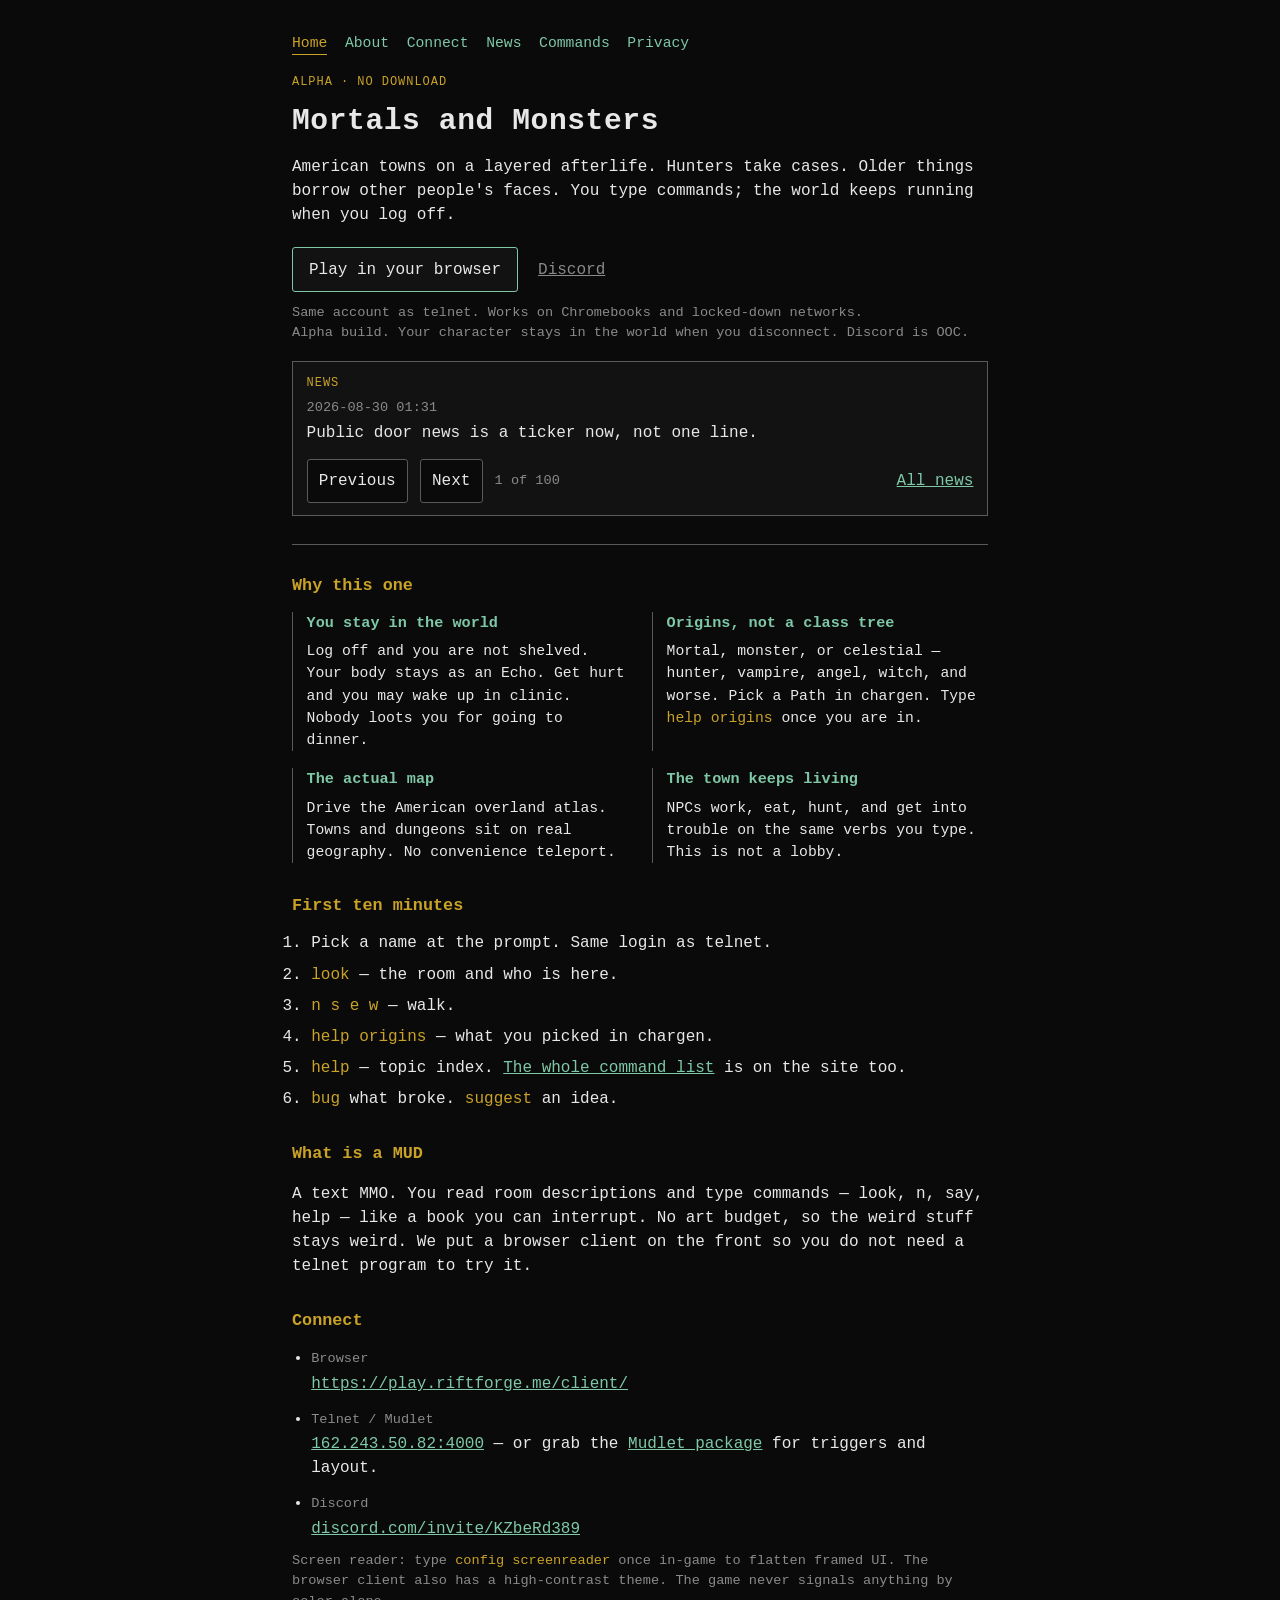
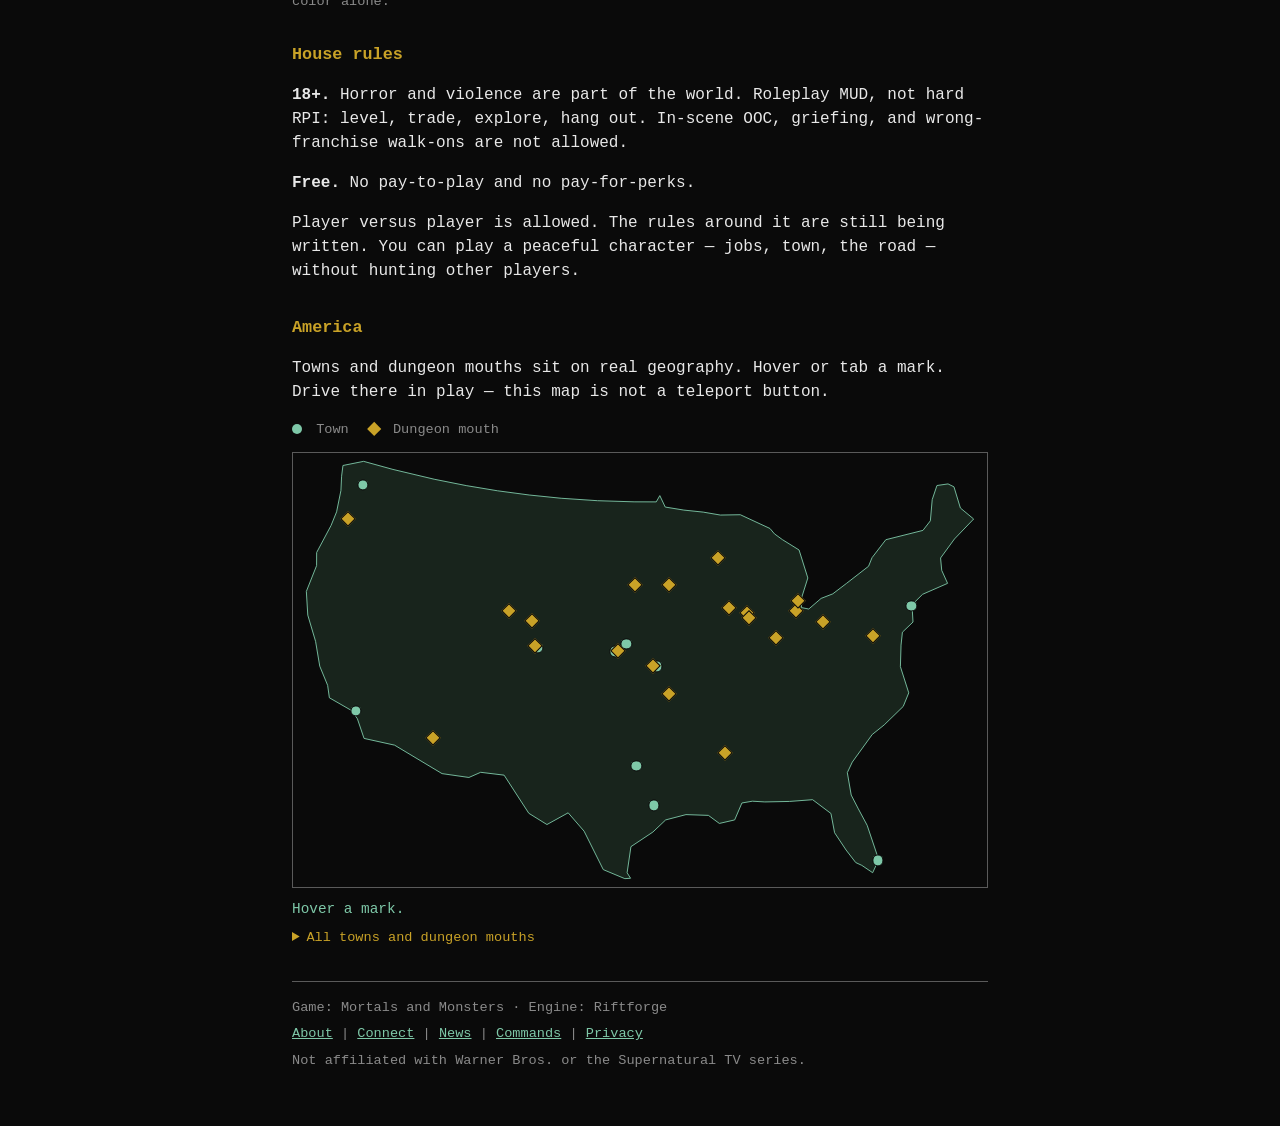
==== index.html @ 09049d30 "Deploy player website (classic Pages branch, no Actions runner)." ====
<!DOCTYPE html>
<html lang="en">
<head>
  <meta charset="utf-8">
  <meta name="viewport" content="width=device-width, initial-scale=1">
  <title>Mortals and Monsters — play in your browser</title>
  <meta name="description" content="A persistent Supernatural-flavored text MUD. Browser or telnet. Free, alpha.">
  <meta property="og:title" content="Mortals and Monsters — play in your browser">
  <meta property="og:description" content="A persistent Supernatural-flavored text MUD. Browser or telnet. Free, alpha.">
  <meta property="og:url" content="https://play.riftforge.me/">
  <meta property="og:type" content="website">
  <meta name="twitter:card" content="summary">
  <meta name="twitter:title" content="Mortals and Monsters — play in your browser">
  <meta name="twitter:description" content="A persistent Supernatural-flavored text MUD. Browser or telnet. Free, alpha.">
  <link rel="stylesheet" href="site.css">
</head>
<body>
  <a class="skip-link" href="#main">Skip to main content</a>
  <header>
    <nav class="door-nav" aria-label="Site">
      <a href="index.html" aria-current="page">Home</a>
      <a href="about.html">About</a>
      <a href="connect.html">Connect</a>
      <a href="news.html">News</a>
      <a href="cheatsheet.html">Commands</a>
      <a href="privacy.html">Privacy</a>
    </nav>
    <p class="kicker">Alpha · no download</p>
    <h1>Mortals and Monsters</h1>
    <p class="lede">
      American towns on a layered afterlife. Hunters take cases. Older things
      borrow other people's faces. You type commands; the world keeps running
      when you log off.
    </p>
    <p class="cta-row">
      <a class="play" href="https://play.riftforge.me/client/">Play in your browser</a>
      <a class="quiet" data-discord-invite href="https://discord.com/invite/KZbeRd389">Discord</a>
    </p>
    <p class="fine">Same account as telnet. Works on Chromebooks and locked-down networks.</p>
    <p class="fine">Alpha build. Your character stays in the world when you disconnect. Discord is OOC.</p>
    <p class="fine" data-who-line hidden></p>
    <div class="news-ticker" data-news-ticker>
      <p class="fine"><a href="news.html">News</a> — what changed, same list as in-game <code>changes</code>.</p>
    </div>
  </header>

  <main id="main">
    <section aria-labelledby="why-heading">
      <h2 id="why-heading">Why this one</h2>
      <div class="why">
        <article>
          <h3>You stay in the world</h3>
          <p>Log off and you are not shelved. Your body stays as an Echo. Get hurt and you may wake up in clinic. Nobody loots you for going to dinner.</p>
        </article>
        <article>
          <h3>Origins, not a class tree</h3>
          <p>Mortal, monster, or celestial — hunter, vampire, angel, witch, and worse. Pick a Path in chargen. Type <code>help origins</code> once you are in.</p>
        </article>
        <article>
          <h3>The actual map</h3>
          <p>Drive the American overland atlas. Towns and dungeons sit on real geography. No convenience teleport.</p>
        </article>
        <article>
          <h3>The town keeps living</h3>
          <p>NPCs work, eat, hunt, and get into trouble on the same verbs you type. This is not a lobby.</p>
        </article>
      </div>
    </section>

    <section aria-labelledby="start-heading">
      <h2 id="start-heading">First ten minutes</h2>
      <ol class="steps">
        <li>Pick a name at the prompt. Same login as telnet.</li>
        <li><code>look</code> — the room and who is here.</li>
        <li><code>n</code> <code>s</code> <code>e</code> <code>w</code> — walk.</li>
        <li><code>help origins</code> — what you picked in chargen.</li>
        <li><code>help</code> — topic index. <a href="cheatsheet.html">The whole command list</a> is on the site too.</li>
        <li><code>bug</code> what broke. <code>suggest</code> an idea.</li>
      </ol>
    </section>

    <section aria-labelledby="mud-heading">
      <h2 id="mud-heading">What is a MUD</h2>
      <p>
        A text MMO. You read room descriptions and type commands — look, n,
        say, help — like a book you can interrupt. No art budget, so the weird
        stuff stays weird. We put a browser client on the front so you do not
        need a telnet program to try it.
      </p>
    </section>

    <section aria-labelledby="connect-heading">
      <h2 id="connect-heading">Connect</h2>
      <ul class="connect">
        <li>
          <span class="label">Browser</span>
          <a href="https://play.riftforge.me/client/">https://play.riftforge.me/client/</a>
        </li>
        <li>
          <span class="label">Telnet / Mudlet</span>
          <a href="telnet://162.243.50.82:4000">162.243.50.82:4000</a>
          — or grab the
          <a href="MortalsAndMonsters.mpackage">Mudlet package</a>
          for triggers and layout.
        </li>
        <li>
          <span class="label">Discord</span>
          <a data-discord-invite data-discord-label="host" href="https://discord.com/invite/KZbeRd389">discord.com/invite/KZbeRd389</a>
        </li>
      </ul>
      <p class="fine">
        Screen reader: type <code>config screenreader</code> once in-game to
        flatten framed UI. The browser client also has a high-contrast theme.
        The game never signals anything by color alone.
      </p>
    </section>

    <section aria-labelledby="house-heading">
      <h2 id="house-heading">House rules</h2>
      <p>
        <strong>18+.</strong> Horror and violence are part of the world.
        Roleplay MUD, not hard RPI: level, trade, explore, hang out.
        In-scene OOC, griefing, and wrong-franchise walk-ons are not allowed.
      </p>
      <p>
        <strong>Free.</strong> No pay-to-play and no pay-for-perks.
      </p>
      <p>
        Player versus player is allowed. The rules around it are still being
        written. You can play a peaceful character — jobs, town, the road —
        without hunting other players.
      </p>
    </section>

    <section class="atlas-section" aria-labelledby="atlas-heading">
      <h2 id="atlas-heading">America</h2>
      <p>
        Towns and dungeon mouths sit on real geography. Hover or tab a mark.
        Drive there in play — this map is not a teleport button.
      </p>
      <div class="atlas-legend">
        <span><i class="atlas-swatch atlas-swatch-town"></i> Town</span>
        <span><i class="atlas-swatch atlas-swatch-dungeon"></i> Dungeon mouth</span>
      </div>
      <div class="atlas-frame" data-atlas-frame>
        <img src="atlas-land.svg" alt="Lower forty-eight United States" width="960" height="600">
      </div>
      <p class="atlas-readout" id="atlas-readout" aria-live="polite">Hover a mark.</p>
      <!-- atlas-names -->
      <details class="atlas-list">
        <summary>All towns and dungeon mouths</summary>
        <h3>Towns</h3>
        <ul>
          <li>Seattle</li>
          <li>Los Angeles</li>
          <li>Denver</li>
          <li>Dallas</li>
          <li>Willis, Texas</li>
          <li>Chicago</li>
          <li>New York</li>
          <li>Miami</li>
          <li>Lebanon, Kansas</li>
          <li>Lawrence, Kansas</li>
          <li>Men of Letters bunker</li>
        </ul>
        <h3>Dungeon mouths</h3>
        <ul>
          <li>Roosevelt Asylum</li>
          <li>Burkitsville Orchard</li>
          <li>Elkins' Ridge</li>
          <li>Monster Mafia Underground</li>
          <li>Besieged Parish</li>
          <li>Lloyd's Crossroads</li>
          <li>Shattered Mirror District</li>
          <li>Bunker Outskirts</li>
          <li>Reaper's Convergence</li>
          <li>Stull Convergence</li>
          <li>Fossil Butte Convergence</li>
          <li>Rivertown Remnant (Croatoan)</li>
          <li>Calumet Truth District</li>
          <li>Canton Wax Museum</li>
          <li>Dearborn Judgment Farm</li>
          <li>Tomahawk Billhook Plant</li>
          <li>Laramie Auction Warehouse</li>
          <li>Hartford Whitmer Farm</li>
          <li>Muncie Elysian Ruin</li>
          <li>Sonoran Coyote Shrine</li>
        </ul>
      </details>
      <!-- /atlas-names -->
    </section>
  </main>

  <footer>
    <p>
      Game: Mortals and Monsters · Engine: Riftforge
    </p>
    <p>
      <a href="about.html">About</a> |
      <a href="connect.html">Connect</a> |
      <a href="news.html">News</a> |
      <a href="cheatsheet.html">Commands</a> |
      <a href="privacy.html">Privacy</a>
    </p>
    <p class="muted">Not affiliated with Warner Bros. or the Supernatural TV series.</p>
  </footer>
  <script src="discord-invite.js"></script>
  <script src="status.js"></script>
  <script src="news.js"></script>
  <script src="atlas.js"></script>
</body>
</html>
---- site.css ----
/* Mortals and Monsters — public landing (same palette as the browser client). */
:root {
  --bg: #0a0a0a;
  --rule: #5a5a5a;
  --silver: #e8e8e8;
  --teal: #7ec8a8;
  --muted: #8a8a8a;
  --gold: #c9a227;
  --input-bg: #121212;
}

* {
  box-sizing: border-box;
}

html,
body {
  margin: 0;
  background: var(--bg);
  color: var(--silver);
  font-family: Consolas, "Courier New", Courier, monospace;
  font-size: 16px;
  line-height: 1.5;
}

body {
  position: relative;
  min-height: 100vh;
  max-width: 46rem;
  margin: 0 auto;
  padding: 2rem 1.25rem 3rem;
}

.skip-link {
  position: absolute;
  left: -9999px;
  top: 0.5rem;
  z-index: 100;
  padding: 0.6rem 1rem;
  background: var(--input-bg);
  color: var(--silver);
  border: 1px solid var(--teal);
  border-radius: 3px;
  text-decoration: none;
}

.skip-link:focus {
  left: 1.25rem;
  outline: 2px solid var(--gold);
  outline-offset: 2px;
}

header {
  padding-bottom: 1.75rem;
  margin-bottom: 1.75rem;
  border-bottom: 1px solid var(--rule);
}

.door-nav {
  display: flex;
  flex-wrap: wrap;
  gap: 0.45rem 1.1rem;
  margin: 0 0 1.1rem;
  font-size: 0.92rem;
}

.door-nav a {
  text-decoration: none;
  border-bottom: 1px solid transparent;
}

.door-nav a:hover,
.door-nav a:focus {
  border-bottom-color: var(--teal);
}

.door-nav a[aria-current="page"] {
  color: var(--gold);
  border-bottom-color: var(--gold);
}

.kicker {
  margin: 0 0 0.5rem;
  color: var(--gold);
  letter-spacing: 0.08em;
  text-transform: uppercase;
  font-size: 0.75rem;
}

h1 {
  margin: 0 0 0.75rem;
  font-size: 1.85rem;
  font-weight: 600;
  letter-spacing: 0.02em;
}

h2 {
  margin: 0 0 0.85rem;
  font-size: 1.05rem;
  font-weight: 600;
  color: var(--gold);
}

h3 {
  margin: 0 0 0.35rem;
  font-size: 0.95rem;
  font-weight: 600;
  color: var(--teal);
}

.lede {
  margin: 0 0 1.25rem;
}

.cta-row {
  display: flex;
  flex-wrap: wrap;
  gap: 0.75rem 1.25rem;
  align-items: center;
  margin: 0 0 0.65rem;
}

.fine {
  margin: 0;
  color: var(--muted);
  font-size: 0.85rem;
}

a {
  color: var(--teal);
}

a:hover {
  color: var(--silver);
}

.play {
  display: inline-block;
  background: var(--input-bg);
  color: var(--silver);
  border: 1px solid var(--teal);
  border-radius: 3px;
  padding: 0.6rem 1rem;
  text-decoration: none;
}

.play:hover {
  color: var(--teal);
}

.quiet {
  color: var(--muted);
}

section {
  margin-bottom: 1.85rem;
}

.why {
  display: grid;
  grid-template-columns: 1fr 1fr;
  gap: 1.1rem 1.5rem;
}

.why article {
  margin: 0;
  padding-left: 0.85rem;
  border-left: 1px solid var(--rule);
}

.why p {
  margin: 0;
  color: var(--silver);
  font-size: 0.92rem;
}

.connect {
  margin: 0;
  padding-left: 1.2rem;
}

.connect li {
  margin-bottom: 0.65rem;
}

.steps {
  margin: 0;
  padding-left: 1.2rem;
}

.steps li {
  margin-bottom: 0.45rem;
}

.label {
  display: block;
  color: var(--muted);
  font-size: 0.85rem;
  margin-bottom: 0.15rem;
}

code {
  font-family: inherit;
  color: var(--gold);
}

footer {
  margin-top: 2rem;
  padding-top: 1rem;
  border-top: 1px solid var(--rule);
  color: var(--muted);
  font-size: 0.85rem;
}

footer p {
  margin: 0 0 0.4rem;
}

.muted {
  color: var(--muted);
}

.atlas-section {
  margin-top: 2rem;
}

.atlas-legend {
  display: flex;
  flex-wrap: wrap;
  gap: 0.75rem 1.25rem;
  margin: 0 0 0.75rem;
  color: var(--muted);
  font-size: 0.85rem;
}

.atlas-swatch {
  display: inline-block;
  width: 0.65rem;
  height: 0.65rem;
  margin-right: 0.35rem;
  vertical-align: -1px;
}

.atlas-swatch-town {
  border-radius: 50%;
  background: var(--teal);
}

.atlas-swatch-dungeon {
  background: var(--gold);
  transform: rotate(45deg);
}

.atlas-frame {
  position: relative;
  width: 100%;
  background: var(--bg);
  border: 1px solid var(--rule);
  line-height: 0;
}

.atlas-frame img {
  width: 100%;
  height: auto;
  display: block;
}

.atlas-pin {
  position: absolute;
  width: 0.7rem;
  height: 0.7rem;
  padding: 0;
  border: 1px solid var(--bg);
  cursor: pointer;
  transform: translate(-50%, -50%);
}

.atlas-pin:focus {
  outline: 2px solid var(--silver);
  outline-offset: 2px;
  z-index: 2;
}

.atlas-pin:hover {
  z-index: 2;
  transform: translate(-50%, -50%) scale(1.35);
}

.atlas-pin-town {
  border-radius: 50%;
  background: var(--teal);
}

.atlas-pin-dungeon {
  background: var(--gold);
  transform: translate(-50%, -50%) rotate(45deg);
}

.atlas-pin-dungeon:hover,
.atlas-pin-dungeon:focus {
  transform: translate(-50%, -50%) rotate(45deg) scale(1.35);
}

.atlas-readout {
  min-height: 1.5em;
  margin: 0.65rem 0 0.5rem;
  color: var(--teal);
  font-size: 0.9rem;
}

.atlas-list {
  margin: 0.5rem 0 0;
  color: var(--muted);
  font-size: 0.85rem;
}

.atlas-list summary {
  cursor: pointer;
  color: var(--gold);
}

.atlas-list ul {
  margin: 0.4rem 0 0.75rem;
  padding-left: 1.2rem;
}

.news-list {
  list-style: none;
  margin: 1.1rem 0 0;
  padding: 0;
}

.news-list li {
  margin: 0 0 1.25rem;
  padding-left: 0.85rem;
  border-left: 1px solid var(--rule);
}

.news-list time {
  display: block;
  color: var(--muted);
  font-size: 0.85rem;
  margin-bottom: 0.25rem;
}

.news-list p {
  margin: 0;
}

.news-list .try {
  margin-top: 0.35rem;
  font-size: 0.92rem;
}

.news-ticker {
  margin: 1.1rem 0 0;
  padding: 0.75rem 0.85rem;
  border: 1px solid var(--rule);
  background: var(--input-bg);
}

.news-ticker-label {
  margin: 0 0 0.35rem;
  color: var(--gold);
  letter-spacing: 0.08em;
  text-transform: uppercase;
  font-size: 0.75rem;
}

.news-ticker-current {
  display: block;
  text-decoration: none;
  min-height: 3.2rem;
}

.news-ticker-current time {
  display: block;
  color: var(--muted);
  font-size: 0.85rem;
  margin-bottom: 0.2rem;
}

.news-ticker-summary {
  display: block;
  color: var(--silver);
}

.news-ticker-current:hover .news-ticker-summary,
.news-ticker-current:focus .news-ticker-summary {
  color: var(--teal);
}

.news-ticker-controls {
  display: flex;
  flex-wrap: wrap;
  gap: 0.5rem 0.75rem;
  align-items: center;
  margin-top: 0.65rem;
}

.news-ticker-controls button {
  font: inherit;
  color: var(--silver);
  background: var(--bg);
  border: 1px solid var(--rule);
  border-radius: 3px;
  padding: 0.35rem 0.7rem;
  min-height: 44px;
  cursor: pointer;
}

.news-ticker-controls button:hover,
.news-ticker-controls button:focus {
  border-color: var(--teal);
  color: var(--teal);
}

.news-ticker-pos {
  color: var(--muted);
  font-size: 0.85rem;
}

.news-ticker-all {
  margin-left: auto;
}

.news-archive {
  max-height: 70vh;
  overflow-y: auto;
  margin: 1.1rem 0 0;
  padding: 0.15rem 0.35rem 0.15rem 0;
  border-top: 1px solid var(--rule);
  border-bottom: 1px solid var(--rule);
}

.news-item {
  margin: 0;
  padding: 0.65rem 0 0.65rem 0.85rem;
  border-left: 1px solid var(--rule);
  border-bottom: 1px solid var(--rule);
}

.news-item summary {
  cursor: pointer;
  list-style: none;
}

.news-item summary::-webkit-details-marker {
  display: none;
}

.news-item time {
  display: block;
  color: var(--muted);
  font-size: 0.85rem;
  margin-bottom: 0.2rem;
}

.news-item-head {
  color: var(--teal);
}

.news-item[open] .news-item-head {
  color: var(--gold);
}

.news-item-body {
  margin-top: 0.55rem;
}

.news-item-body p {
  margin: 0;
}

@media (prefers-reduced-motion: reduce) {
  .news-ticker-current {
    min-height: 0;
  }
}

.cheatsheet {
  margin: 0;
}

.cheatsheet dt {
  margin: 0.85rem 0 0.2rem;
  font-weight: 600;
  color: var(--teal);
}

.cheatsheet dt:first-child {
  margin-top: 0;
}

.cheatsheet dd {
  margin: 0 0 0 0.85rem;
  padding-left: 0.85rem;
  border-left: 1px solid var(--rule);
  color: var(--silver);
  font-size: 0.92rem;
}

.cheatsheet.glossary dt {
  color: var(--gold);
}

@media (max-width: 40rem) {
  h1 {
    font-size: 1.45rem;
  }

  .why {
    grid-template-columns: 1fr;
  }
}
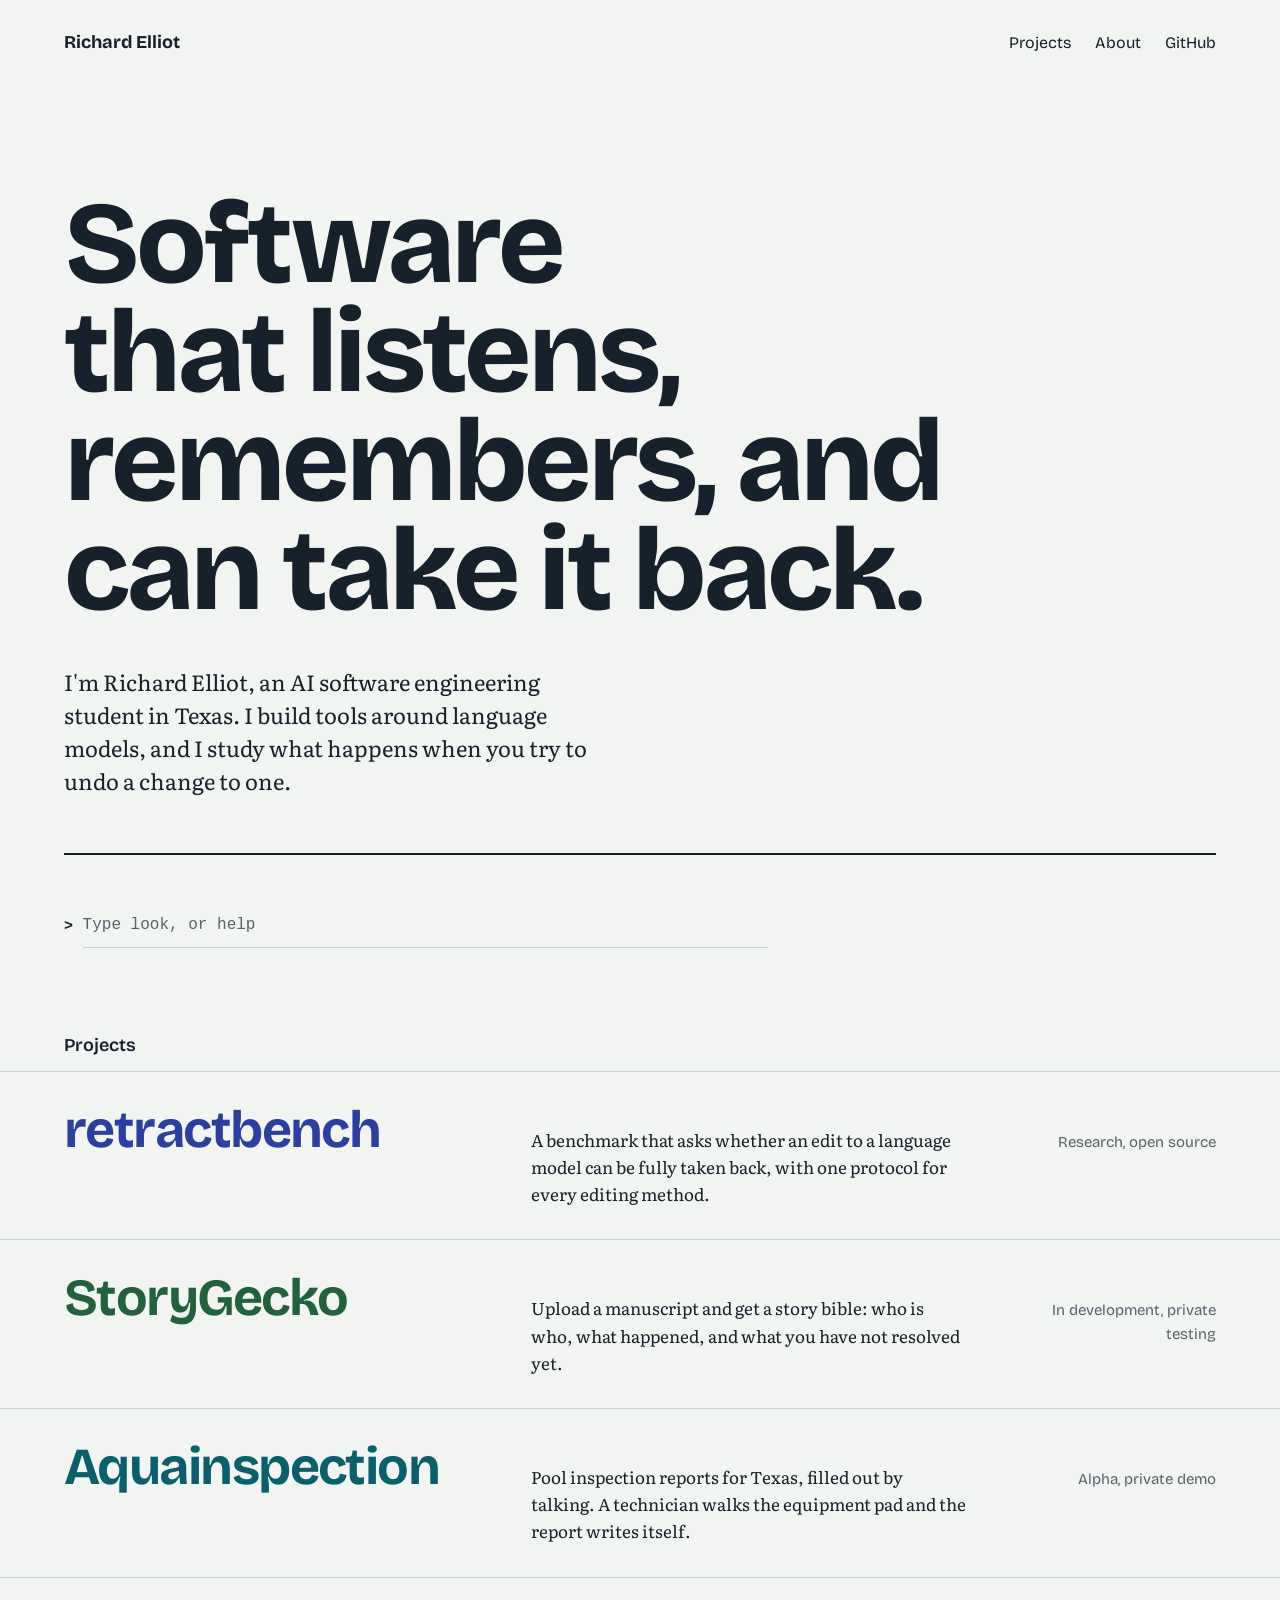
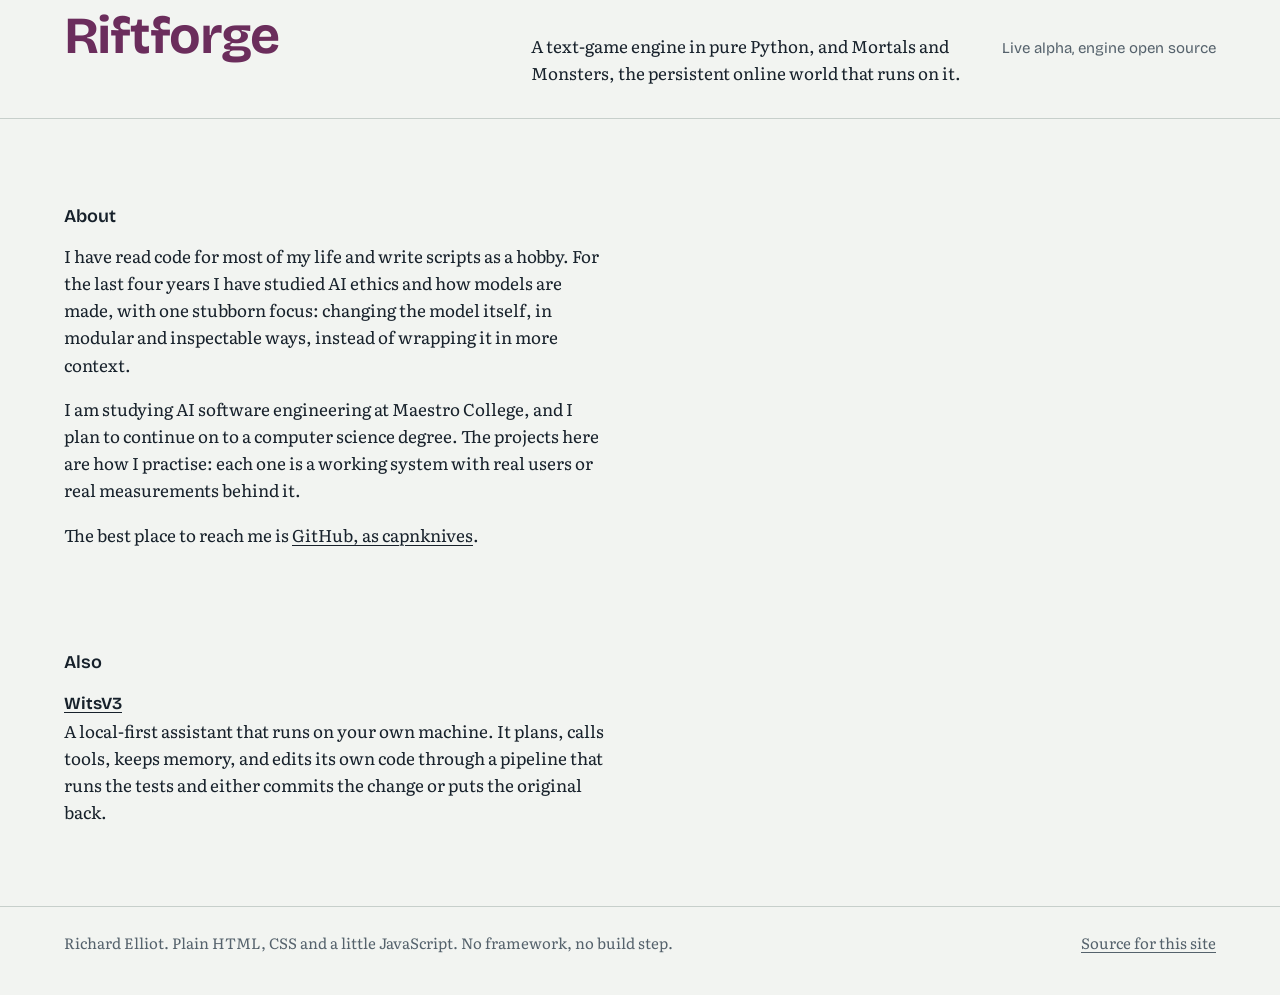
==== commit f83a7728: "Add portfolio site; move the game site to mortals-and-monsters/ The repo root becomes Richard Elliot" ====
--- a/index.html
+++ b/index.html
@@ -1,212 +1,94 @@
 <!DOCTYPE html>
-<html lang="en">
+<html lang="en" class="no-js">
 <head>
   <meta charset="utf-8">
   <meta name="viewport" content="width=device-width, initial-scale=1">
-  <title>Mortals and Monsters — play in your browser</title>
-  <meta name="description" content="A persistent Supernatural-flavored text MUD. Browser or telnet. Free, alpha.">
-  <meta property="og:title" content="Mortals and Monsters — play in your browser">
-  <meta property="og:description" content="A persistent Supernatural-flavored text MUD. Browser or telnet. Free, alpha.">
-  <meta property="og:url" content="https://play.riftforge.me/">
+  <title>Richard Elliot — software that listens, remembers, and can take it back</title>
+  <meta name="description" content="Portfolio of Richard Elliot, an AI software engineering student in Texas: model-editing research, writing tools, voice-driven field software and a text-game engine.">
+  <meta property="og:title" content="Richard Elliot — software that listens, remembers, and can take it back">
+  <meta property="og:description" content="Portfolio of Richard Elliot, an AI software engineering student in Texas: model-editing research, writing tools, voice-driven field software and a text-game engine.">
   <meta property="og:type" content="website">
-  <meta name="twitter:card" content="summary">
-  <meta name="twitter:title" content="Mortals and Monsters — play in your browser">
-  <meta name="twitter:description" content="A persistent Supernatural-flavored text MUD. Browser or telnet. Free, alpha.">
-  <link rel="stylesheet" href="site.css">
+  <link rel="icon" href="assets/favicon.svg" type="image/svg+xml">
+  <link rel="preload" href="assets/fonts/bricolage-grotesque-latin-wght-normal.woff2" as="font" type="font/woff2" crossorigin>
+  <link rel="stylesheet" href="assets/site.css">
+  <script>document.documentElement.className = "";</script>
 </head>
 <body>
-  <a class="skip-link" href="#main">Skip to main content</a>
-  <header>
-    <nav class="door-nav" aria-label="Site">
-      <a href="index.html" aria-current="page">Home</a>
-      <a href="about.html">About</a>
-      <a href="connect.html">Connect</a>
-      <a href="news.html">News</a>
-      <a href="cheatsheet.html">Commands</a>
-      <a href="privacy.html">Privacy</a>
+  <a class="skip" href="#main">Skip to main content</a>
+  <header class="masthead">
+    <a class="name" href="index.html">Richard Elliot</a>
+    <nav aria-label="Site">
+      <a href="index.html#projects">Projects</a>
+      <a href="index.html#about">About</a>
+      <a href="https://github.com/capnknives">GitHub</a>
     </nav>
-    <p class="kicker">Alpha · no download</p>
-    <h1>Mortals and Monsters</h1>
-    <p class="lede">
-      American towns on a layered afterlife. Hunters take cases. Older things
-      borrow other people's faces. You type commands; the world keeps running
-      when you log off.
-    </p>
-    <p class="cta-row">
-      <a class="play" href="https://play.riftforge.me/client/">Play in your browser</a>
-      <a class="quiet" data-discord-invite href="https://discord.com/invite/KZbeRd389">Discord</a>
-    </p>
-    <p class="fine">Same account as telnet. Works on Chromebooks and locked-down networks.</p>
-    <p class="fine">Alpha build. Your character stays in the world when you disconnect. Discord is OOC.</p>
-    <p class="fine" data-who-line hidden></p>
-    <div class="news-ticker" data-news-ticker>
-      <p class="fine"><a href="news.html">News</a> — what changed, same list as in-game <code>changes</code>.</p>
-    </div>
   </header>
 
   <main id="main">
-    <section aria-labelledby="why-heading">
-      <h2 id="why-heading">Why this one</h2>
-      <div class="why">
-        <article>
-          <h3>You stay in the world</h3>
-          <p>Log off and you are not shelved. Your body stays as an Echo. Get hurt and you may wake up in clinic. Nobody loots you for going to dinner.</p>
-        </article>
-        <article>
-          <h3>Origins, not a class tree</h3>
-          <p>Mortal, monster, or celestial — hunter, vampire, angel, witch, and worse. Pick a Path in chargen. Type <code>help origins</code> once you are in.</p>
-        </article>
-        <article>
-          <h3>The actual map</h3>
-          <p>Drive the American overland atlas. Towns and dungeons sit on real geography. No convenience teleport.</p>
-        </article>
-        <article>
-          <h3>The town keeps living</h3>
-          <p>NPCs work, eat, hunt, and get into trouble on the same verbs you type. This is not a lobby.</p>
-        </article>
-      </div>
+    <div class="opening">
+      <h1>Software that listens, remembers, and can take it back.</h1>
+      <p class="lede">I'm Richard Elliot, an AI software engineering student in Texas. I build tools around language models, and I study what happens when you try to undo a change to one.</p>
+    </div>
+
+  <div class="prompt" data-prompt data-room-text="The front page. A plain room with four doors, each a different colour.">
+    <p class="prompt-log" data-prompt-log aria-live="polite"></p>
+    <form autocomplete="off">
+      <label for="cmd" aria-label="Command">&gt;</label>
+      <input id="cmd" type="text" inputmode="text" autocapitalize="none" autocorrect="off" spellcheck="false" placeholder="Type look, or help">
+    </form>
+  </div>
+
+    <h2 class="section-head" id="projects">Projects</h2>
+    <ul class="rooms">
+      <li data-room="retractbench">
+        <a href="projects/retractbench.html" data-exit="retractbench">
+          <span class="title">retractbench</span>
+          <span class="what">A benchmark that asks whether an edit to a language model can be fully taken back, with one protocol for every editing method.</span>
+          <span class="state">Research, open source</span>
+        </a>
+      </li>
+      <li data-room="storygecko">
+        <a href="projects/storygecko.html" data-exit="storygecko">
+          <span class="title">StoryGecko</span>
+          <span class="what">Upload a manuscript and get a story bible: who is who, what happened, and what you have not resolved yet.</span>
+          <span class="state">In development, private testing</span>
+        </a>
+      </li>
+      <li data-room="aquainspection">
+        <a href="projects/aquainspection.html" data-exit="aquainspection">
+          <span class="title">Aquainspection</span>
+          <span class="what">Pool inspection reports for Texas, filled out by talking. A technician walks the equipment pad and the report writes itself.</span>
+          <span class="state">Alpha, private demo</span>
+        </a>
+      </li>
+      <li data-room="riftforge">
+        <a href="projects/riftforge.html" data-exit="riftforge">
+          <span class="title">Riftforge</span>
+          <span class="what">A text-game engine in pure Python, and Mortals and Monsters, the persistent online world that runs on it.</span>
+          <span class="state">Live alpha, engine open source</span>
+        </a>
+      </li>
+    </ul>
+
+    <section class="plain" id="about">
+      <h2>About</h2>
+      <p>I have read code for most of my life and write scripts as a hobby. For the last four years I have studied AI ethics and how models are made, with one stubborn focus: changing the model itself, in modular and inspectable ways, instead of wrapping it in more context.</p>
+      <p>I am studying AI software engineering at Maestro College, and I plan to continue on to a computer science degree. The projects here are how I practise: each one is a working system with real users or real measurements behind it.</p>
+      <p>The best place to reach me is <a href="https://github.com/capnknives" data-exit="github">GitHub, as capnknives</a>.</p>
     </section>
 
-    <section aria-labelledby="start-heading">
-      <h2 id="start-heading">First ten minutes</h2>
-      <ol class="steps">
-        <li>Pick a name at the prompt. Same login as telnet.</li>
-        <li><code>look</code> — the room and who is here.</li>
-        <li><code>n</code> <code>s</code> <code>e</code> <code>w</code> — walk.</li>
-        <li><code>help origins</code> — what you picked in chargen.</li>
-        <li><code>help</code> — topic index. <a href="cheatsheet.html">The whole command list</a> is on the site too.</li>
-        <li><code>bug</code> what broke. <code>suggest</code> an idea.</li>
-      </ol>
-    </section>
-
-    <section aria-labelledby="mud-heading">
-      <h2 id="mud-heading">What is a MUD</h2>
-      <p>
-        A text MMO. You read room descriptions and type commands — look, n,
-        say, help — like a book you can interrupt. No art budget, so the weird
-        stuff stays weird. We put a browser client on the front so you do not
-        need a telnet program to try it.
-      </p>
-    </section>
-
-    <section aria-labelledby="connect-heading">
-      <h2 id="connect-heading">Connect</h2>
-      <ul class="connect">
-        <li>
-          <span class="label">Browser</span>
-          <a href="https://play.riftforge.me/client/">https://play.riftforge.me/client/</a>
-        </li>
-        <li>
-          <span class="label">Telnet / Mudlet</span>
-          <a href="telnet://162.243.50.82:4000">162.243.50.82:4000</a>
-          — or grab the
-          <a href="MortalsAndMonsters.mpackage">Mudlet package</a>
-          for triggers and layout.
-        </li>
-        <li>
-          <span class="label">Discord</span>
-          <a data-discord-invite data-discord-label="host" href="https://discord.com/invite/KZbeRd389">discord.com/invite/KZbeRd389</a>
-        </li>
+    <section class="plain">
+      <h2>Also</h2>
+      <ul class="also">
+        <li><a href="https://github.com/capnknives/WitsV3">WitsV3</a><br>A local-first assistant that runs on your own machine. It plans, calls tools, keeps memory, and edits its own code through a pipeline that runs the tests and either commits the change or puts the original back.</li>
       </ul>
-      <p class="fine">
-        Screen reader: type <code>config screenreader</code> once in-game to
-        flatten framed UI. The browser client also has a high-contrast theme.
-        The game never signals anything by color alone.
-      </p>
-    </section>
-
-    <section aria-labelledby="house-heading">
-      <h2 id="house-heading">House rules</h2>
-      <p>
-        <strong>18+.</strong> Horror and violence are part of the world.
-        Roleplay MUD, not hard RPI: level, trade, explore, hang out.
-        In-scene OOC, griefing, and wrong-franchise walk-ons are not allowed.
-      </p>
-      <p>
-        <strong>Free.</strong> No pay-to-play and no pay-for-perks.
-      </p>
-      <p>
-        Player versus player is allowed. The rules around it are still being
-        written. You can play a peaceful character — jobs, town, the road —
-        without hunting other players.
-      </p>
-    </section>
-
-    <section class="atlas-section" aria-labelledby="atlas-heading">
-      <h2 id="atlas-heading">America</h2>
-      <p>
-        Towns and dungeon mouths sit on real geography. Hover or tab a mark.
-        Drive there in play — this map is not a teleport button.
-      </p>
-      <div class="atlas-legend">
-        <span><i class="atlas-swatch atlas-swatch-town"></i> Town</span>
-        <span><i class="atlas-swatch atlas-swatch-dungeon"></i> Dungeon mouth</span>
-      </div>
-      <div class="atlas-frame" data-atlas-frame>
-        <img src="atlas-land.svg" alt="Lower forty-eight United States" width="960" height="600">
-      </div>
-      <p class="atlas-readout" id="atlas-readout" aria-live="polite">Hover a mark.</p>
-      <!-- atlas-names -->
-      <details class="atlas-list">
-        <summary>All towns and dungeon mouths</summary>
-        <h3>Towns</h3>
-        <ul>
-          <li>Seattle</li>
-          <li>Los Angeles</li>
-          <li>Denver</li>
-          <li>Dallas</li>
-          <li>Willis, Texas</li>
-          <li>Chicago</li>
-          <li>New York</li>
-          <li>Miami</li>
-          <li>Lebanon, Kansas</li>
-          <li>Lawrence, Kansas</li>
-          <li>Men of Letters bunker</li>
-        </ul>
-        <h3>Dungeon mouths</h3>
-        <ul>
-          <li>Roosevelt Asylum</li>
-          <li>Burkitsville Orchard</li>
-          <li>Elkins' Ridge</li>
-          <li>Monster Mafia Underground</li>
-          <li>Besieged Parish</li>
-          <li>Lloyd's Crossroads</li>
-          <li>Shattered Mirror District</li>
-          <li>Bunker Outskirts</li>
-          <li>Reaper's Convergence</li>
-          <li>Stull Convergence</li>
-          <li>Fossil Butte Convergence</li>
-          <li>Rivertown Remnant (Croatoan)</li>
-          <li>Calumet Truth District</li>
-          <li>Canton Wax Museum</li>
-          <li>Dearborn Judgment Farm</li>
-          <li>Tomahawk Billhook Plant</li>
-          <li>Laramie Auction Warehouse</li>
-          <li>Hartford Whitmer Farm</li>
-          <li>Muncie Elysian Ruin</li>
-          <li>Sonoran Coyote Shrine</li>
-        </ul>
-      </details>
-      <!-- /atlas-names -->
     </section>
   </main>
 
-  <footer>
-    <p>
-      Game: Mortals and Monsters · Engine: Riftforge
-    </p>
-    <p>
-      <a href="about.html">About</a> |
-      <a href="connect.html">Connect</a> |
-      <a href="news.html">News</a> |
-      <a href="cheatsheet.html">Commands</a> |
-      <a href="privacy.html">Privacy</a>
-    </p>
-    <p class="muted">Not affiliated with Warner Bros. or the Supernatural TV series.</p>
+  <footer class="colophon">
+    <p>Richard Elliot. Plain HTML, CSS and a little JavaScript. No framework, no build step.</p>
+    <p><a href="https://github.com/capnknives/capnknives.github.io">Source for this site</a></p>
   </footer>
-  <script src="discord-invite.js"></script>
-  <script src="status.js"></script>
-  <script src="news.js"></script>
-  <script src="atlas.js"></script>
+  <script src="assets/prompt.js"></script>
 </body>
 </html>
--- a/assets/site.css
+++ b/assets/site.css
@@ -0,0 +1,597 @@
+/* Richard Elliot — portfolio.
+   Plain CSS, no build step. Each project is a "room" with its own colour:
+   set data-room on <body> (project pages) or on a project row (home page). */
+
+@font-face {
+  font-family: "Bricolage Grotesque";
+  src: url("fonts/bricolage-grotesque-latin-wght-normal.woff2") format("woff2");
+  font-weight: 200 800;
+  font-style: normal;
+  font-display: swap;
+}
+@font-face {
+  font-family: "Literata";
+  src: url("fonts/literata-latin-wght-normal.woff2") format("woff2");
+  font-weight: 200 900;
+  font-style: normal;
+  font-display: swap;
+}
+@font-face {
+  font-family: "Literata";
+  src: url("fonts/literata-latin-wght-italic.woff2") format("woff2");
+  font-weight: 200 900;
+  font-style: italic;
+  font-display: swap;
+}
+
+:root {
+  --paper: #f2f4f1;
+  --ink: #17212b;
+  --soft: #55626c;
+  --rule: #c7cfcb;
+
+  /* Room colours: a deep tone for type and a pale wash for ground. */
+  --retract: #2b3fa0;
+  --retract-wash: #e3e7f7;
+  --gecko: #22613c;
+  --gecko-wash: #e0efe3;
+  --aqua: #0a606a;
+  --aqua-wash: #dbf0f0;
+  --rift: #6b2d5c;
+  --rift-wash: #f2e3ec;
+
+  --room: var(--ink);
+  --wash: var(--paper);
+
+  --display: "Bricolage Grotesque", "Arial Narrow", Arial, sans-serif;
+  --text: "Literata", Georgia, "Times New Roman", serif;
+  --mono: ui-monospace, "Cascadia Mono", Menlo, Consolas, monospace;
+
+  --measure: 34rem;
+  --gutter: clamp(1.25rem, 5vw, 4rem);
+}
+
+[data-room="retractbench"] { --room: var(--retract); --wash: var(--retract-wash); }
+[data-room="storygecko"] { --room: var(--gecko); --wash: var(--gecko-wash); }
+[data-room="aquainspection"] { --room: var(--aqua); --wash: var(--aqua-wash); }
+[data-room="riftforge"] { --room: var(--rift); --wash: var(--rift-wash); }
+
+*,
+*::before,
+*::after {
+  box-sizing: border-box;
+}
+
+html {
+  -webkit-text-size-adjust: 100%;
+  text-size-adjust: 100%;
+}
+
+body {
+  margin: 0;
+  background: var(--wash);
+  color: var(--ink);
+  font-family: var(--text);
+  font-size: 1.0625rem;
+  line-height: 1.6;
+}
+
+a {
+  color: inherit;
+  text-decoration-thickness: 1px;
+  text-underline-offset: 0.18em;
+}
+
+a:hover {
+  color: var(--room);
+}
+
+:focus-visible {
+  outline: 3px solid var(--room);
+  outline-offset: 3px;
+}
+
+h1,
+h2,
+h3 {
+  font-family: var(--display);
+  line-height: 1.05;
+  margin: 0;
+  text-wrap: balance;
+}
+
+p {
+  margin: 0 0 1em;
+}
+
+code,
+kbd {
+  font-family: var(--mono);
+  font-size: 0.9em;
+}
+
+.skip {
+  position: absolute;
+  left: -999rem;
+  top: 0.5rem;
+  background: var(--ink);
+  color: var(--paper);
+  padding: 0.5rem 0.9rem;
+}
+
+.skip:focus {
+  left: var(--gutter);
+  z-index: 10;
+}
+
+/* ---------- Masthead ---------- */
+
+.masthead {
+  display: flex;
+  flex-wrap: wrap;
+  align-items: baseline;
+  justify-content: space-between;
+  gap: 0.5rem 2rem;
+  padding: 1.5rem var(--gutter) 0;
+  font-family: var(--display);
+}
+
+.masthead .name {
+  font-weight: 700;
+  font-size: 1.125rem;
+  text-decoration: none;
+}
+
+.masthead nav {
+  display: flex;
+  flex-wrap: wrap;
+  gap: 0.25rem 1.5rem;
+  font-size: 1rem;
+}
+
+.masthead nav a {
+  text-decoration: none;
+  padding: 0.35rem 0;
+}
+
+.masthead nav a:hover,
+.masthead nav a[aria-current="page"] {
+  text-decoration: underline;
+}
+
+/* ---------- Home: opening ---------- */
+
+.opening {
+  padding: clamp(3rem, 11vw, 8rem) var(--gutter) clamp(2rem, 5vw, 3.5rem);
+}
+
+.opening h1 {
+  font-size: clamp(2.6rem, 9.2vw, 7.25rem);
+  font-weight: 750;
+  letter-spacing: -0.035em;
+  line-height: 0.94;
+  max-width: 12ch;
+}
+
+.opening .lede {
+  margin: clamp(1.5rem, 4vw, 2.5rem) 0 0;
+  max-width: var(--measure);
+  font-size: clamp(1.125rem, 2.2vw, 1.375rem);
+  line-height: 1.5;
+}
+
+/* ---------- The prompt ---------- */
+
+.prompt {
+  margin: 0 var(--gutter);
+  border-top: 2px solid var(--ink);
+  padding-top: 1rem;
+  font-family: var(--mono);
+  font-size: 0.9375rem;
+}
+
+.prompt-log {
+  margin: 0 0 0.75rem;
+  max-width: 44rem;
+  white-space: pre-wrap;
+  color: var(--soft);
+  min-height: 1.5em;
+}
+
+.prompt-log .said {
+  color: var(--ink);
+}
+
+.prompt form {
+  display: flex;
+  align-items: center;
+  gap: 0.6rem;
+  max-width: 44rem;
+}
+
+.prompt label {
+  font-weight: 700;
+  color: var(--room);
+}
+
+.prompt input {
+  flex: 1;
+  min-width: 0;
+  font: inherit;
+  /* 16px minimum stops iOS zooming the page on focus. */
+  font-size: 1rem;
+  color: var(--ink);
+  background: transparent;
+  border: 0;
+  border-bottom: 1px solid var(--rule);
+  border-radius: 0;
+  padding: 0.5rem 0;
+}
+
+.prompt input::placeholder {
+  color: var(--soft);
+  opacity: 1;
+}
+
+.prompt input:focus {
+  outline: none;
+  border-bottom: 2px solid var(--room);
+}
+
+.no-js .prompt {
+  display: none;
+}
+
+/* ---------- Home: project list ---------- */
+
+.section-head {
+  padding: clamp(3rem, 8vw, 5.5rem) var(--gutter) 1rem;
+  font-size: 1.125rem;
+  font-weight: 600;
+}
+
+.rooms {
+  list-style: none;
+  margin: 0;
+  padding: 0;
+  border-top: 1px solid var(--rule);
+}
+
+.rooms li {
+  border-bottom: 1px solid var(--rule);
+}
+
+.rooms a {
+  display: grid;
+  grid-template-columns: minmax(0, 6fr) minmax(0, 6fr) minmax(0, 3fr);
+  gap: 0.5rem 2rem;
+  align-items: baseline;
+  padding: clamp(1.25rem, 3vw, 2rem) var(--gutter);
+  text-decoration: none;
+  transition: background-color 120ms ease-out;
+}
+
+.rooms a:hover,
+.rooms a:focus-visible {
+  background: var(--wash);
+  color: var(--ink);
+}
+
+.rooms .title {
+  font-family: var(--display);
+  font-size: clamp(1.9rem, 4.2vw, 3.25rem);
+  font-weight: 700;
+  letter-spacing: -0.03em;
+  line-height: 1;
+  color: var(--room);
+  overflow-wrap: anywhere;
+}
+
+.rooms .what {
+  max-width: 30rem;
+}
+
+.rooms .state {
+  font-family: var(--display);
+  font-size: 0.9375rem;
+  color: var(--soft);
+  justify-self: end;
+  text-align: right;
+}
+
+/* ---------- Home: about and other work ---------- */
+
+.plain {
+  padding: 0 var(--gutter);
+  max-width: calc(var(--measure) + 2 * var(--gutter));
+}
+
+.plain h2,
+.section-head {
+  font-family: var(--display);
+}
+
+.plain h2 {
+  font-size: 1.125rem;
+  font-weight: 600;
+  padding-top: clamp(3rem, 8vw, 5.5rem);
+  margin-bottom: 1rem;
+}
+
+.also {
+  list-style: none;
+  margin: 0;
+  padding: 0;
+}
+
+.also li {
+  margin-bottom: 1em;
+}
+
+.also a {
+  font-family: var(--display);
+  font-weight: 650;
+}
+
+/* ---------- Project pages ---------- */
+
+.room-head {
+  padding: clamp(2.5rem, 9vw, 6.5rem) var(--gutter) clamp(2rem, 5vw, 3rem);
+}
+
+.room-head .state {
+  font-family: var(--display);
+  font-size: 1rem;
+  color: var(--room);
+  margin: 0 0 1rem;
+}
+
+.room-head h1 {
+  font-size: clamp(2.6rem, 11vw, 8rem);
+  font-weight: 750;
+  letter-spacing: -0.04em;
+  line-height: 0.92;
+  color: var(--room);
+  overflow-wrap: anywhere;
+}
+
+.room-head .lede {
+  margin: clamp(1.25rem, 3.5vw, 2rem) 0 0;
+  max-width: 22ch;
+  font-family: var(--display);
+  font-size: clamp(1.5rem, 4vw, 2.5rem);
+  font-weight: 500;
+  line-height: 1.12;
+  letter-spacing: -0.015em;
+}
+
+.actions {
+  display: flex;
+  flex-wrap: wrap;
+  gap: 0.75rem;
+  margin-top: clamp(1.5rem, 4vw, 2.5rem);
+  font-family: var(--display);
+  font-weight: 600;
+}
+
+.actions a {
+  display: inline-block;
+  padding: 0.7rem 1.1rem;
+  border: 2px solid var(--room);
+  text-decoration: none;
+  color: var(--room);
+}
+
+.actions a.primary {
+  background: var(--room);
+  color: var(--wash);
+}
+
+.actions a:hover {
+  background: var(--ink);
+  border-color: var(--ink);
+  color: var(--wash);
+}
+
+.actions .note {
+  align-self: center;
+  font-weight: 400;
+  color: var(--soft);
+}
+
+.sheet {
+  background: var(--paper);
+  padding: clamp(2rem, 6vw, 4rem) var(--gutter) clamp(3rem, 8vw, 5rem);
+}
+
+.sheet section {
+  display: grid;
+  grid-template-columns: minmax(0, 4fr) minmax(0, 8fr);
+  gap: 0.75rem 2rem;
+  padding: clamp(1.5rem, 4vw, 2.5rem) 0;
+  border-top: 1px solid var(--rule);
+}
+
+.sheet section:first-child {
+  border-top: 0;
+  padding-top: 0;
+}
+
+.sheet h2 {
+  font-size: clamp(1.375rem, 3vw, 1.75rem);
+  font-weight: 650;
+  letter-spacing: -0.015em;
+}
+
+.sheet .body {
+  max-width: var(--measure);
+}
+
+.sheet .body > :last-child {
+  margin-bottom: 0;
+}
+
+.sheet ul,
+.sheet ol {
+  margin: 0 0 1em;
+  padding-left: 1.25rem;
+}
+
+.sheet li {
+  margin-bottom: 0.4em;
+}
+
+.sheet li::marker {
+  color: var(--room);
+  font-family: var(--display);
+  font-weight: 700;
+}
+
+.figures {
+  width: 100%;
+  border-collapse: collapse;
+  margin: 0.25rem 0 1em;
+  font-family: var(--display);
+}
+
+.figures caption {
+  text-align: left;
+  font-family: var(--text);
+  font-size: 0.9375rem;
+  color: var(--soft);
+  padding-bottom: 0.75rem;
+}
+
+.figures th,
+.figures td {
+  text-align: left;
+  vertical-align: baseline;
+  padding: 0.7rem 0;
+  border-top: 1px solid var(--rule);
+  font-weight: 400;
+}
+
+.figures td {
+  text-align: right;
+  font-size: 1.75rem;
+  font-weight: 700;
+  font-variant-numeric: tabular-nums;
+  color: var(--room);
+  white-space: nowrap;
+  padding-left: 1rem;
+}
+
+.figures td small {
+  font-size: 1rem;
+  font-weight: 400;
+  color: var(--soft);
+}
+
+.fine {
+  font-size: 0.9375rem;
+  color: var(--soft);
+}
+
+/* ---------- Exits (bottom of project pages) and footer ---------- */
+
+.exits {
+  padding: clamp(2rem, 6vw, 3.5rem) var(--gutter);
+  font-family: var(--display);
+}
+
+.exits h2 {
+  font-size: 1.125rem;
+  font-weight: 600;
+  margin-bottom: 0.75rem;
+}
+
+.exits ul {
+  list-style: none;
+  margin: 0;
+  padding: 0;
+  display: flex;
+  flex-wrap: wrap;
+  gap: 0.25rem 2rem;
+}
+
+.exits a {
+  display: inline-block;
+  padding: 0.35rem 0;
+  font-size: clamp(1.25rem, 3vw, 1.75rem);
+  font-weight: 650;
+  letter-spacing: -0.02em;
+  color: var(--room);
+}
+
+.exits a:hover {
+  color: var(--ink);
+}
+
+.exits + .prompt {
+  margin-bottom: 0;
+}
+
+.colophon {
+  margin-top: clamp(3rem, 8vw, 5rem);
+  padding: 1.5rem var(--gutter) 2.5rem;
+  border-top: 1px solid var(--rule);
+  font-size: 0.9375rem;
+  color: var(--soft);
+  display: flex;
+  flex-wrap: wrap;
+  justify-content: space-between;
+  gap: 0.5rem 2rem;
+}
+
+.colophon p {
+  margin: 0;
+}
+
+/* ---------- Not found ---------- */
+
+.lost {
+  padding: clamp(4rem, 16vw, 10rem) var(--gutter);
+}
+
+.lost h1 {
+  font-size: clamp(2.6rem, 9vw, 6rem);
+  font-weight: 750;
+  letter-spacing: -0.035em;
+}
+
+.lost p {
+  margin-top: 1.5rem;
+  max-width: var(--measure);
+  font-size: 1.25rem;
+}
+
+/* ---------- Small screens ---------- */
+
+@media (max-width: 46rem) {
+  .rooms a {
+    grid-template-columns: 1fr;
+  }
+
+  .rooms .state {
+    justify-self: start;
+    text-align: left;
+  }
+
+  .sheet section {
+    grid-template-columns: 1fr;
+  }
+}
+
+@media (prefers-reduced-motion: reduce) {
+  * {
+    transition: none !important;
+    scroll-behavior: auto !important;
+  }
+}
+
+@media print {
+  .prompt,
+  .skip {
+    display: none;
+  }
+}
